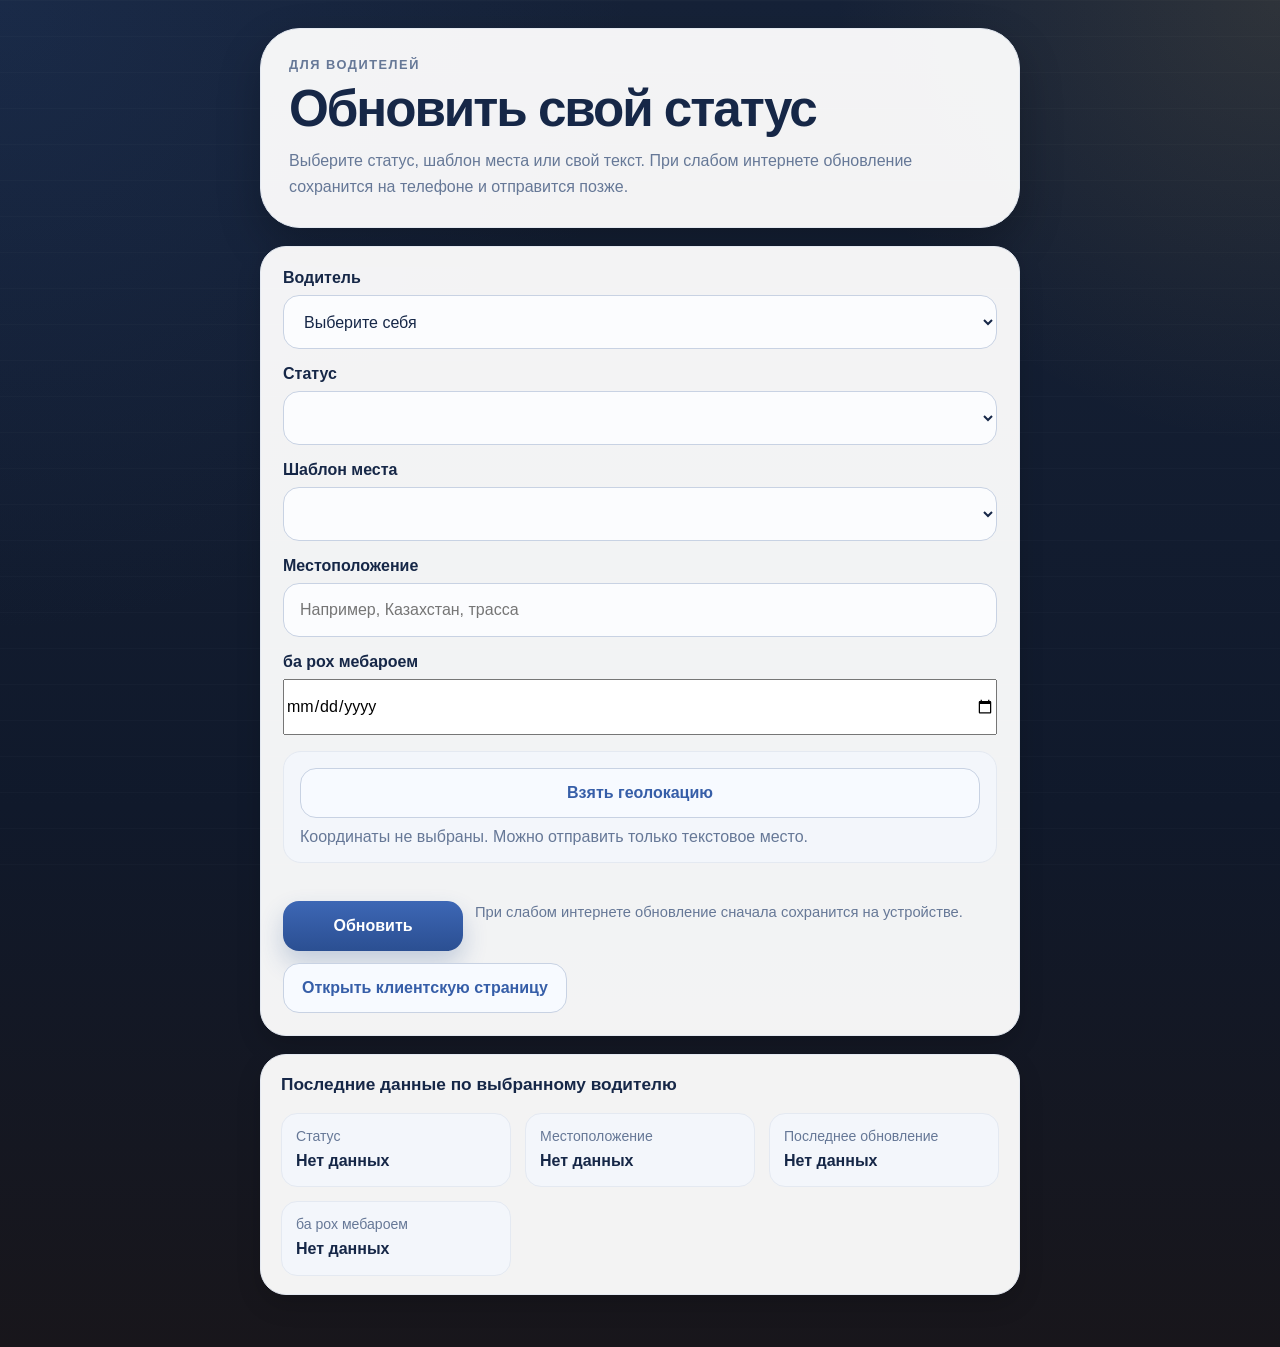
==== driver.html @ c67149e0 "Add files via upload" ====
<!DOCTYPE html>
<html lang="ru">
  <head>
    <meta charset="UTF-8" />
    <meta name="viewport" content="width=device-width, initial-scale=1.0" />
    <title>Обновление статуса водителя</title>
    <meta name="theme-color" content="#162238" />
    <meta name="mobile-web-app-capable" content="yes" />
    <meta name="apple-mobile-web-app-capable" content="yes" />
    <meta name="apple-mobile-web-app-title" content="BOR" />
    <link rel="manifest" href="./site.webmanifest" />
    <link rel="icon" type="image/png" sizes="16x16" href="./icon-16.png" />
    <link rel="icon" type="image/png" sizes="32x32" href="./icon-32.png" />
    <link rel="icon" type="image/png" sizes="192x192" href="./icon-192.png" />
    <link rel="apple-touch-icon" sizes="180x180" href="./apple-touch-icon.png" />
    <link rel="stylesheet" href="./styles.css" />
  </head>
  <body>
    <div class="page-shell page-shell-narrow">
      <header class="hero hero-compact">
        <p class="eyebrow">Для водителей</p>
        <h1>Обновить свой статус</h1>
        <p class="hero-text">Выберите статус, шаблон места или свой текст. При слабом интернете обновление сохранится на телефоне и отправится позже.</p>
      </header>

      <main>
        <section id="connectionBanner" class="panel panel-warning hidden" role="status"></section>

        <section id="queuePanel" class="panel panel-warning hidden" role="status">
          <div class="queue-panel-row">
            <div>
              <h2>Ожидают отправки</h2>
              <p id="queueSummary" class="muted">Нет отложенных обновлений.</p>
            </div>
            <button id="retryQueueButton" class="button button-secondary" type="button">Отправить сейчас</button>
          </div>
        </section>

        <section id="adminPanel" class="panel hidden" aria-live="polite">
          <div class="panel-row">
            <div>
              <h2>Режим координатора</h2>
              <p class="muted">Здесь можно быстро открыть личную ссылку любого водителя.</p>
            </div>
          </div>
          <div id="driverLinks" class="admin-links"></div>
        </section>

        <section id="driverErrorBanner" class="panel panel-error hidden" role="alert"></section>

        <section class="panel">
          <form id="driverForm" class="driver-form">
            <label class="field">
              <span>Водитель</span>
              <select id="driverSelect" required>
                <option value="">Выберите себя</option>
              </select>
            </label>

            <label class="field">
              <span>Статус</span>
              <select id="statusSelect" required></select>
            </label>

            <label class="field">
              <span>Шаблон места</span>
              <select id="locationTemplateSelect"></select>
            </label>

            <label class="field">
              <span>Местоположение</span>
              <input id="locationInput" type="text" placeholder="Например, Казахстан, трасса" maxlength="120" required />
            </label>

            <label class="field">
              <span>ба рох мебароем</span>
              <input id="collectUntilInput" type="date" />
            </label>

            <div class="geo-panel">
              <button id="geoButton" class="button button-secondary" type="button">Взять геолокацию</button>
              <p id="geoStatus" class="muted">Координаты не выбраны. Можно отправить только текстовое место.</p>
            </div>

            <div class="driver-actions">
              <button id="submitButton" class="button button-primary button-wide" type="submit">Обновить</button>
              <p id="submitHint" class="submit-hint muted">При слабом интернете обновление сначала сохранится на устройстве.</p>
              <a class="button button-secondary" href="./index.html">Открыть клиентскую страницу</a>
            </div>
          </form>
        </section>

        <section class="panel panel-tight">
          <h2>Последние данные по выбранному водителю</h2>
          <dl id="driverSnapshot" class="driver-snapshot">
            <div><dt>Статус</dt><dd>Нет данных</dd></div>
            <div><dt>Местоположение</dt><dd>Нет данных</dd></div>
            <div><dt>Последнее обновление</dt><dd>Нет данных</dd></div>
            <div><dt>ба рох мебароем</dt><dd>Нет данных</dd></div>
          </dl>
        </section>
      </main>
    </div>

    <script type="module" src="./driver.js"></script>
  </body>
</html>
---- styles.css ----
:root {
  --bg: #10192b;
  --bg-top: #162238;
  --bg-bottom: #18161b;
  --bg-glow-blue: rgba(39, 72, 129, 0.22);
  --bg-glow-gold: rgba(196, 157, 72, 0.14);
  --surface: rgba(255, 255, 255, 0.95);
  --surface-soft: rgba(249, 245, 235, 0.96);
  --surface-muted: #f3f6fb;
  --border: #e4e9f1;
  --border-strong: #c8d2e3;
  --text: #1c3261;
  --text-strong: #162747;
  --muted: #667897;
  --primary: #365ea8;
  --primary-strong: #244986;
  --success: #2ea76d;
  --warning: #d8a737;
  --danger: #dc5a51;
  --shadow: 0 18px 44px rgba(0, 0, 0, 0.24);
  --shadow-soft: 0 10px 24px rgba(0, 0, 0, 0.16);
  --radius-xl: 32px;
  --radius-lg: 26px;
  --radius-md: 22px;
  --radius-sm: 18px;
}

* {
  box-sizing: border-box;
}

html {
  font-size: 16px;
}

body {
  margin: 0;
  min-height: 100vh;
  font-family: "Inter", "Segoe UI", Roboto, Arial, sans-serif;
  color: var(--text);
  background:
    radial-gradient(circle at top left, var(--bg-glow-blue), transparent 34%),
    radial-gradient(circle at top right, var(--bg-glow-gold), transparent 24%),
    linear-gradient(180deg, var(--bg-top) 0%, var(--bg) 60%, var(--bg-bottom) 100%);
}

body::before {
  content: "";
  position: fixed;
  inset: 0;
  pointer-events: none;
  background: repeating-linear-gradient(
    180deg,
    rgba(255, 255, 255, 0.02) 0,
    rgba(255, 255, 255, 0.02) 1px,
    transparent 1px,
    transparent 36px
  );
}

a {
  color: inherit;
  text-decoration: none;
}

button,
input,
select {
  font: inherit;
}

button {
  border: 0;
}

.page-shell {
  width: min(1120px, calc(100% - 28px));
  margin: 0 auto;
  padding: 28px 0 52px;
}

.page-shell-narrow {
  width: min(760px, calc(100% - 24px));
}

.hero,
.panel,
.driver-card,
.summary-card {
  position: relative;
  z-index: 1;
}

.hero {
  padding: 28px;
  border: 1px solid var(--border);
  border-radius: calc(var(--radius-xl) + 8px);
  background: rgba(255, 255, 255, 0.95);
  box-shadow: var(--shadow);
}

.hero-compact {
  margin-bottom: 18px;
}

.eyebrow {
  margin: 0 0 10px;
  color: var(--muted);
  font-size: 0.8rem;
  font-weight: 800;
  letter-spacing: 0.12em;
  text-transform: uppercase;
}

h1,
h2,
h3,
p {
  margin: 0;
}

h1 {
  color: var(--text-strong);
  font-size: clamp(2rem, 4vw, 3.2rem);
  line-height: 1.06;
  letter-spacing: -0.04em;
}

h2 {
  color: var(--text-strong);
  font-size: 1.08rem;
  line-height: 1.35;
}

h3 {
  color: var(--text-strong);
  font-size: 1.5rem;
  line-height: 1.2;
}

.hero-text {
  max-width: 760px;
  margin-top: 12px;
  color: var(--muted);
  font-size: 1rem;
  line-height: 1.6;
}

.hero-actions,
.driver-actions {
  display: flex;
  flex-wrap: wrap;
  gap: 12px;
  margin-top: 22px;
}

.status-legend {
  display: flex;
  flex-wrap: wrap;
  gap: 12px;
  margin-top: 22px;
}

.legend-item {
  display: inline-flex;
  align-items: center;
  gap: 8px;
  padding: 10px 14px;
  border: 1px solid var(--border);
  border-radius: 999px;
  background: var(--surface-muted);
  color: var(--muted);
  font-size: 0.93rem;
}

.legend-dot {
  width: 11px;
  height: 11px;
  border-radius: 999px;
}

.legend-fresh {
  background: var(--success);
}

.legend-warning {
  background: var(--warning);
}

.legend-stale {
  background: var(--danger);
}

.panel {
  margin-top: 18px;
  padding: 22px;
  border: 1px solid var(--border);
  border-radius: var(--radius-lg);
  background: var(--surface);
  box-shadow: var(--shadow-soft);
}

.panel-tight {
  padding: 18px 20px;
}

.panel-error {
  border-color: rgba(220, 90, 81, 0.28);
  background: rgba(255, 244, 243, 0.96);
  color: #8d3129;
}

.panel-warning {
  border-color: rgba(216, 167, 55, 0.28);
  background: var(--surface-soft);
  color: #7f6120;
}

.panel-row,
.queue-panel-row {
  display: flex;
  align-items: center;
  justify-content: space-between;
  gap: 16px;
}

.admin-links {
  display: grid;
  grid-template-columns: repeat(2, minmax(0, 1fr));
  gap: 12px;
  margin-top: 16px;
}

.admin-link-card {
  display: grid;
  gap: 6px;
  padding: 16px;
  border: 1px solid var(--border);
  border-radius: var(--radius-sm);
  background: var(--surface-muted);
}

.admin-link-card strong {
  color: var(--text-strong);
  font-size: 1rem;
}

.admin-link-card span {
  color: var(--muted);
  font-size: 0.92rem;
}

.muted {
  color: var(--muted);
}

.hidden {
  display: none !important;
}

.summary-grid {
  display: grid;
  grid-template-columns: repeat(4, minmax(0, 1fr));
  gap: 14px;
  margin-top: 18px;
}

.summary-card {
  display: grid;
  gap: 8px;
  padding: 18px;
  border: 1px solid var(--border);
  border-radius: var(--radius-md);
  background: rgba(255, 255, 255, 0.98);
  box-shadow: 0 8px 22px rgba(0, 0, 0, 0.08);
}

.summary-label {
  color: var(--muted);
  font-size: 0.92rem;
}

.summary-value {
  color: var(--text-strong);
  font-size: clamp(1.4rem, 2.4vw, 2rem);
  line-height: 1.1;
}

.filter-bar {
  display: flex;
  flex-wrap: wrap;
  gap: 10px;
  margin-top: 18px;
}

.filter-button {
  display: inline-flex;
  align-items: center;
  justify-content: center;
  min-height: 42px;
  padding: 0 14px;
  border: 1px solid var(--border-strong);
  border-radius: 999px;
  background: #f7f9fc;
  color: var(--primary-strong);
  cursor: pointer;
  transition: background-color 0.18s ease, color 0.18s ease, border-color 0.18s ease;
}

.filter-button.is-active {
  background: var(--primary);
  border-color: var(--primary);
  color: #fff;
}

.filter-info {
  margin-top: 14px;
}

.drivers-grid {
  display: grid;
  grid-template-columns: repeat(2, minmax(0, 1fr));
  gap: 18px;
  margin-top: 18px;
}

.driver-card {
  display: grid;
  gap: 18px;
  padding: 22px;
  border: 1px solid var(--border);
  border-radius: var(--radius-xl);
  background: rgba(255, 255, 255, 0.98);
  box-shadow: var(--shadow-soft);
}

.driver-card[data-freshness="warning"] {
  border-color: rgba(216, 167, 55, 0.35);
}

.driver-card[data-freshness="stale"],
.driver-card[data-freshness="unknown"] {
  border-color: rgba(220, 90, 81, 0.3);
}

.card-top {
  display: flex;
  align-items: flex-start;
  justify-content: space-between;
  gap: 12px;
}

.driver-name {
  margin: 0;
}

.driver-number {
  display: none;
}

.card-badges {
  display: flex;
  flex-direction: column;
  align-items: flex-end;
  gap: 10px;
}

.status-chip,
.freshness-pill {
  display: inline-flex;
  align-items: center;
  justify-content: center;
  min-height: 40px;
  padding: 0 14px;
  border-radius: 999px;
  font-size: 0.92rem;
  font-weight: 700;
  text-align: center;
}

.status-chip {
  background: rgba(54, 94, 168, 0.1);
  color: var(--primary);
}

.freshness-pill {
  background: #edf5ef;
  color: var(--success);
}

.freshness-pill[data-freshness="warning"] {
  background: rgba(216, 167, 55, 0.14);
  color: #ad7e14;
}

.freshness-pill[data-freshness="stale"],
.freshness-pill[data-freshness="unknown"] {
  background: rgba(220, 90, 81, 0.12);
  color: #bf463d;
}

.driver-priority {
  display: grid;
  gap: 6px;
}

.driver-priority-label,
.driver-meta dt {
  color: var(--muted);
  font-size: 0.86rem;
}

.driver-location-main,
.driver-updated-main,
.driver-status,
.driver-collecting {
  color: var(--text-strong);
}

.driver-location-main {
  font-size: 1.38rem;
  line-height: 1.28;
  font-weight: 800;
}

.driver-update-row {
  display: flex;
  align-items: end;
  justify-content: space-between;
  gap: 12px;
  padding-top: 16px;
  border-top: 1px solid var(--border);
}

.driver-age-note {
  color: var(--muted);
  font-size: 0.92rem;
  text-align: right;
}

.driver-alert {
  padding: 14px 16px;
  border-radius: var(--radius-sm);
  background: #f3f7fd;
  color: var(--text);
  font-size: 0.94rem;
}

.driver-meta {
  display: grid;
  grid-template-columns: repeat(3, minmax(0, 1fr));
  gap: 14px;
  margin: 0;
  padding-top: 16px;
  border-top: 1px solid var(--border);
}

.driver-meta div {
  display: grid;
  gap: 6px;
}

.driver-meta dd {
  margin: 0;
  font-size: 0.98rem;
  line-height: 1.45;
}

.driver-phone-link {
  display: inline-flex;
  align-items: center;
  justify-content: center;
  min-height: 44px;
  padding: 0 14px;
  border: 1px solid var(--border-strong);
  border-radius: 14px;
  background: #f7faff;
  color: var(--primary);
  font-weight: 700;
}

.driver-phone-link.is-disabled {
  color: var(--muted);
  background: #f7f8fb;
}

.button {
  display: inline-flex;
  align-items: center;
  justify-content: center;
  min-height: 50px;
  padding: 0 18px;
  border-radius: 16px;
  font-weight: 700;
  cursor: pointer;
  transition: opacity 0.18s ease, transform 0.18s ease;
}

.button:disabled {
  cursor: default;
  opacity: 0.75;
}

.button-primary {
  color: #fff;
  background: linear-gradient(180deg, #3d67b5 0%, #2b4f92 100%);
  box-shadow: 0 12px 24px rgba(43, 79, 146, 0.24);
}

.button-secondary {
  color: var(--primary);
  background: #f7faff;
  border: 1px solid var(--border-strong);
}

.button-wide {
  min-width: 180px;
}

.button-muted {
  opacity: 0.55;
}

.driver-form {
  display: grid;
  gap: 16px;
}

.field {
  display: grid;
  gap: 8px;
}

.field > span {
  color: var(--text-strong);
  font-weight: 700;
}

select,
input[type="text"] {
  width: 100%;
  min-height: 54px;
  padding: 0 16px;
  border: 1px solid var(--border-strong);
  border-radius: 16px;
  background: #fbfcfe;
  color: var(--text-strong);
}

select:focus,
input[type="text"]:focus {
  outline: 2px solid rgba(54, 94, 168, 0.16);
  border-color: rgba(54, 94, 168, 0.42);
}

.status-template-note,
.submit-hint {
  font-size: 0.92rem;
  line-height: 1.55;
}

.geo-panel {
  display: grid;
  gap: 10px;
  padding: 16px;
  border: 1px solid var(--border);
  border-radius: var(--radius-sm);
  background: var(--surface-muted);
}

.driver-snapshot {
  display: grid;
  grid-template-columns: repeat(3, minmax(0, 1fr));
  gap: 14px;
  margin: 16px 0 0;
}

.driver-snapshot div {
  display: grid;
  gap: 6px;
  padding: 14px;
  border: 1px solid var(--border);
  border-radius: 16px;
  background: var(--surface-muted);
}

.driver-snapshot dt {
  color: var(--muted);
  font-size: 0.88rem;
}

.driver-snapshot dd {
  margin: 0;
  color: var(--text-strong);
  font-weight: 700;
  line-height: 1.4;
}

@media (max-width: 900px) {
  .summary-grid,
  .drivers-grid,
  .driver-meta,
  .driver-snapshot,
  .admin-links {
    grid-template-columns: 1fr;
  }

  .panel-row,
  .queue-panel-row,
  .card-top,
  .driver-update-row {
    flex-direction: column;
    align-items: flex-start;
  }

  .card-badges {
    align-items: flex-start;
  }

  .driver-age-note {
    text-align: left;
  }
}

@media (max-width: 640px) {
  .page-shell,
  .page-shell-narrow {
    width: min(100%, calc(100% - 16px));
    padding: 16px 0 34px;
  }

  .hero,
  .panel,
  .driver-card {
    padding: 18px;
    border-radius: 24px;
  }

  .hero-text,
  .muted,
  .status-template-note,
  .submit-hint,
  .legend-item,
  .driver-alert,
  .driver-meta dd,
  .driver-snapshot dd,
  .driver-updated-main,
  .driver-age-note,
  .filter-button,
  .button,
  select,
  input[type="text"] {
    font-size: 16px;
  }

  .summary-grid {
    grid-template-columns: 1fr 1fr;
  }

  .driver-location-main {
    font-size: 1.18rem;
  }

  .button,
  .driver-phone-link,
  select,
  input[type="text"] {
    width: 100%;
  }

  .hero-actions,
  .driver-actions {
    display: grid;
    grid-template-columns: 1fr;
  }

  .status-legend {
    gap: 8px;
  }

  .legend-item,
  .filter-button {
    width: 100%;
    justify-content: flex-start;
  }

  .filter-bar {
    display: grid;
    grid-template-columns: 1fr;
  }
}


.driver-contact-actions {
  display: flex;
  flex-wrap: wrap;
  gap: 10px;
  margin-top: 16px;
}

.driver-contact-actions .button {
  flex: 1 1 180px;
  justify-content: center;
}

.driver-meta {
  margin-bottom: 0;
}

.driver-phone-text {
  color: var(--text);
}

.field input[type="date"] {
  min-height: 56px;
}
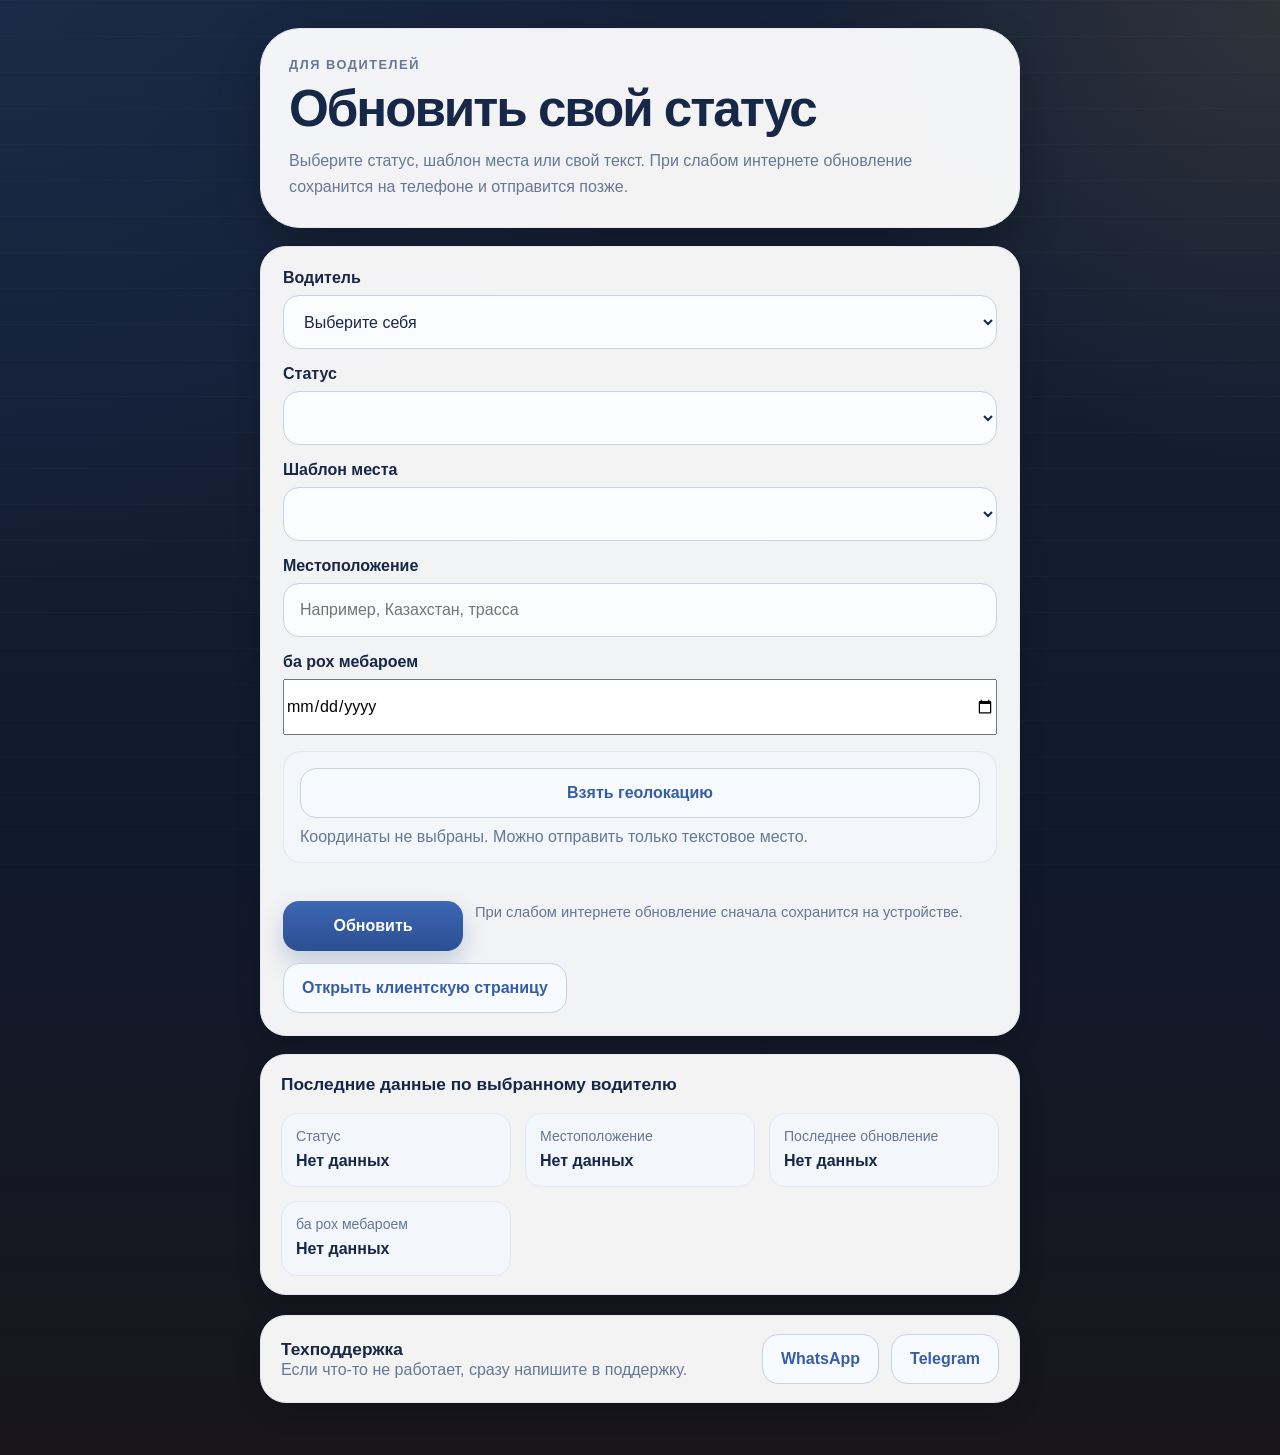
==== commit 9f2c2554: "Add files via upload" ====
--- a/driver.html
+++ b/driver.html
@@ -99,6 +99,19 @@
             <div><dt>ба рох мебароем</dt><dd>Нет данных</dd></div>
           </dl>
         </section>
+
+        <section class="panel panel-tight support-panel">
+          <div class="panel-row">
+            <div>
+              <h2>Техподдержка</h2>
+              <p class="muted">Если что-то не работает, сразу напишите в поддержку.</p>
+            </div>
+            <div class="support-actions">
+              <a class="button button-secondary" href="https://wa.me/79133633736" target="_blank" rel="noopener noreferrer">WhatsApp</a>
+              <a class="button button-secondary" href="https://t.me/+79133633736" target="_blank" rel="noopener noreferrer">Telegram</a>
+            </div>
+          </div>
+        </section>
       </main>
     </div>
 
--- a/styles.css
+++ b/styles.css
@@ -714,3 +714,74 @@
 .field input[type="date"] {
   min-height: 56px;
 }
+
+
+.driver-card-summary {
+  display: grid;
+  gap: 18px;
+}
+
+.driver-card-details {
+  display: grid;
+  gap: 18px;
+  padding-top: 18px;
+  border-top: 1px solid var(--border);
+}
+
+.driver-card.is-collapsed .driver-card-details {
+  display: none;
+}
+
+.driver-summary-actions {
+  display: grid;
+  gap: 10px;
+  justify-items: end;
+}
+
+.card-toggle-button {
+  min-width: 132px;
+}
+
+.driver-contact-actions {
+  display: flex;
+  flex-wrap: wrap;
+  gap: 12px;
+}
+
+.driver-contact-actions .button {
+  min-width: 140px;
+}
+
+.support-panel {
+  margin-top: 20px;
+}
+
+.support-actions {
+  display: flex;
+  flex-wrap: wrap;
+  gap: 12px;
+}
+
+@media (max-width: 900px) {
+  .driver-summary-actions {
+    justify-items: start;
+  }
+
+  .support-actions {
+    width: 100%;
+  }
+}
+
+@media (max-width: 640px) {
+  .support-actions,
+  .driver-contact-actions {
+    width: 100%;
+    flex-direction: column;
+  }
+
+  .support-actions .button,
+  .driver-contact-actions .button,
+  .card-toggle-button {
+    width: 100%;
+  }
+}
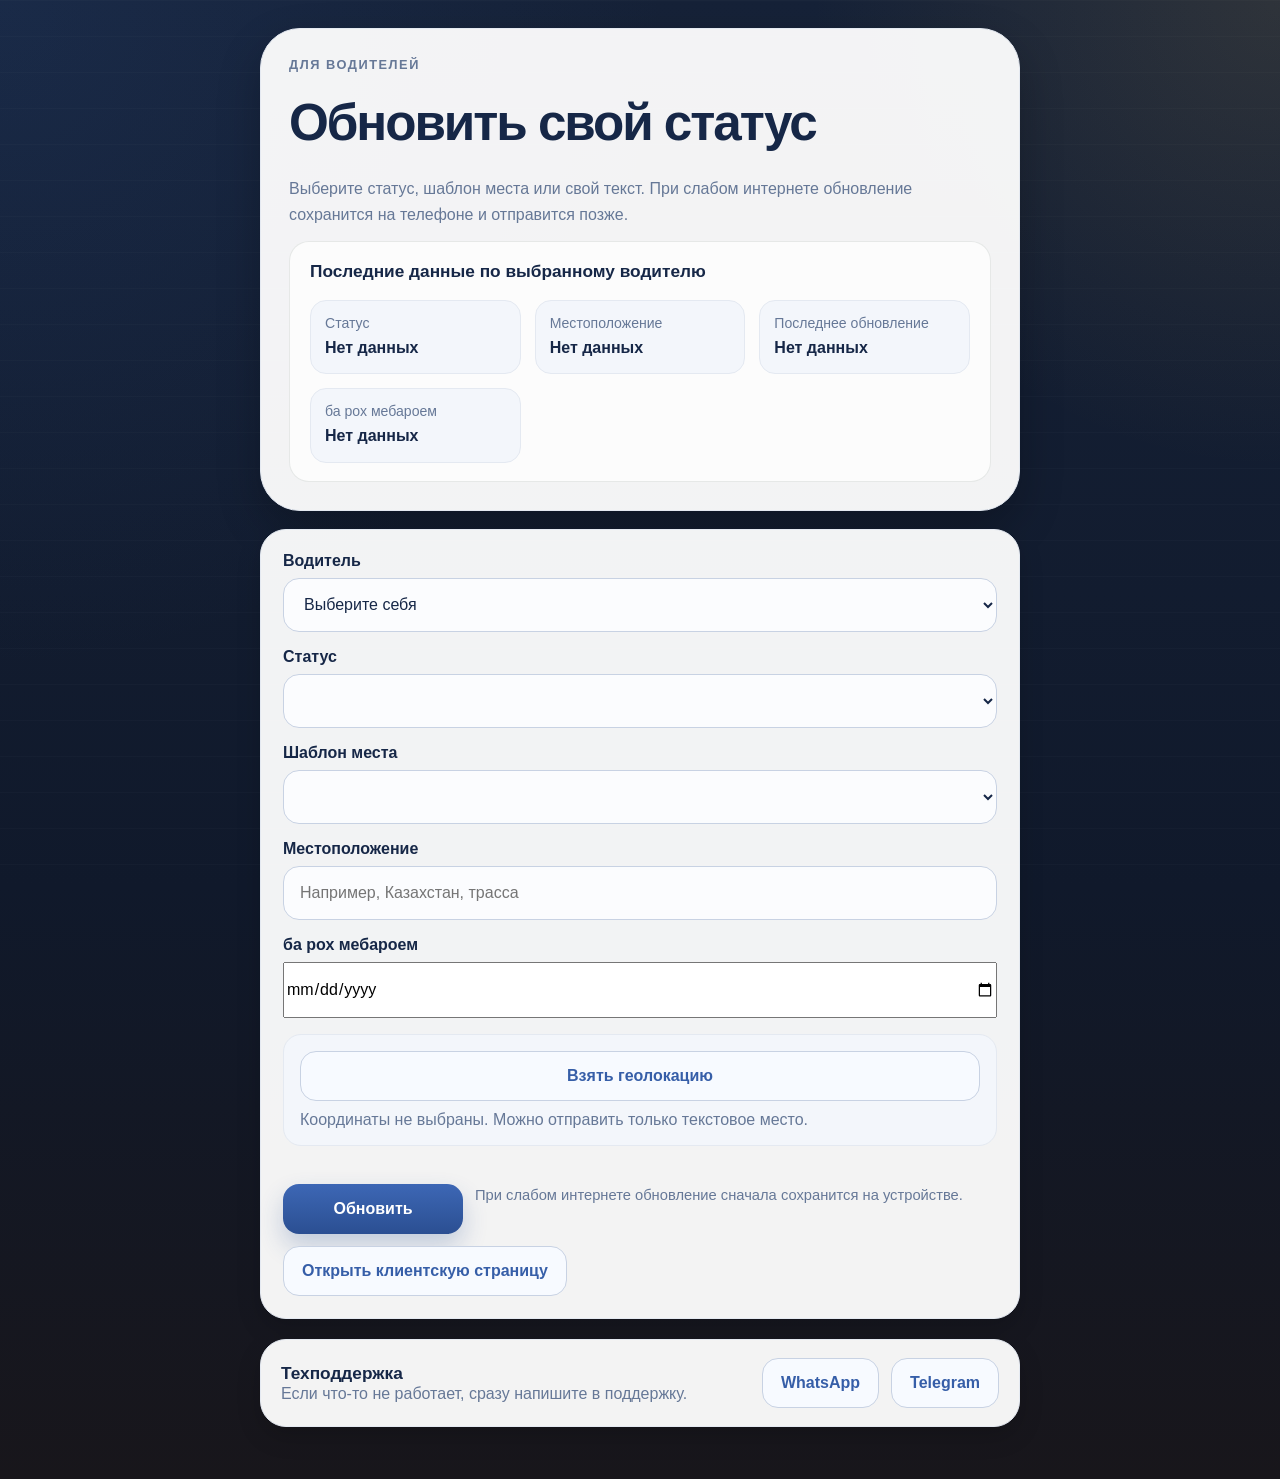
==== commit b7286130: "Add files via upload" ====
--- a/driver.html
+++ b/driver.html
@@ -17,17 +17,13 @@
   </head>
   <body>
     <div class="page-shell page-shell-narrow">
-      <header class="hero hero-compact">
+      <header class="hero hero-compact hero-unified">
         <p class="eyebrow">Для водителей</p>
         <h1>Обновить свой статус</h1>
         <p class="hero-text">Выберите статус, шаблон места или свой текст. При слабом интернете обновление сохранится на телефоне и отправится позже.</p>
-      </header>
-
-      <main>
-        <section id="connectionBanner" class="panel panel-warning hidden" role="status"></section>
-
-        <section id="queuePanel" class="panel panel-warning hidden" role="status">
-          <div class="queue-panel-row">
+        <section id="connectionBanner" class="hero-note hero-note-warning hidden" role="status"></section>
+        <section id="queuePanel" class="hero-note hero-note-warning hidden" role="status">
+          <div class="queue-panel-row queue-panel-row-compact">
             <div>
               <h2>Ожидают отправки</h2>
               <p id="queueSummary" class="muted">Нет отложенных обновлений.</p>
@@ -35,6 +31,18 @@
             <button id="retryQueueButton" class="button button-secondary" type="button">Отправить сейчас</button>
           </div>
         </section>
+        <section class="hero-inline-snapshot panel-tight">
+          <h2>Последние данные по выбранному водителю</h2>
+          <dl id="driverSnapshot" class="driver-snapshot">
+            <div><dt>Статус</dt><dd>Нет данных</dd></div>
+            <div><dt>Местоположение</dt><dd>Нет данных</dd></div>
+            <div><dt>Последнее обновление</dt><dd>Нет данных</dd></div>
+            <div><dt>ба рох мебароем</dt><dd>Нет данных</dd></div>
+          </dl>
+        </section>
+      </header>
+
+      <main>
 
         <section id="adminPanel" class="panel hidden" aria-live="polite">
           <div class="panel-row">
@@ -90,16 +98,6 @@
           </form>
         </section>
 
-        <section class="panel panel-tight">
-          <h2>Последние данные по выбранному водителю</h2>
-          <dl id="driverSnapshot" class="driver-snapshot">
-            <div><dt>Статус</dt><dd>Нет данных</dd></div>
-            <div><dt>Местоположение</dt><dd>Нет данных</dd></div>
-            <div><dt>Последнее обновление</dt><dd>Нет данных</dd></div>
-            <div><dt>ба рох мебароем</dt><dd>Нет данных</dd></div>
-          </dl>
-        </section>
-
         <section class="panel panel-tight support-panel">
           <div class="panel-row">
             <div>
--- a/styles.css
+++ b/styles.css
@@ -785,3 +785,94 @@
     width: 100%;
   }
 }
+
+
+.hero-unified {
+  display: grid;
+  gap: 14px;
+}
+
+.hero-sync {
+  margin: 0;
+  align-self: center;
+}
+
+.hero-note {
+  margin-top: 0;
+  padding: 14px 16px;
+  border-radius: 18px;
+  border: 1px solid rgba(214, 163, 32, 0.24);
+  background: rgba(255, 249, 231, 0.94);
+  color: #6c5200;
+}
+
+.hero-note.hidden {
+  display: none;
+}
+
+.hero-inline-snapshot {
+  padding: 18px 20px;
+  border: 1px solid rgba(41, 66, 48, 0.1);
+  border-radius: 20px;
+  background: rgba(255,255,255,0.74);
+}
+
+.summary-grid-compact {
+  margin-top: 0;
+}
+
+.filter-bar-compact {
+  margin-top: 0;
+}
+
+.status-legend-compact {
+  margin-top: 0;
+}
+
+.queue-panel-row-compact {
+  align-items: flex-start;
+}
+
+@media (max-width: 768px) {
+  .hero {
+    padding: 22px 18px;
+  }
+
+  .hero-actions {
+    flex-direction: column;
+    align-items: stretch;
+    margin-top: 16px;
+  }
+
+  .hero-sync {
+    font-size: 0.95rem;
+  }
+
+  .status-legend-compact {
+    display: grid;
+    grid-template-columns: 1fr;
+    gap: 8px;
+  }
+
+  .summary-grid-compact {
+    grid-template-columns: repeat(2, minmax(0, 1fr));
+    gap: 10px;
+  }
+
+  .summary-card {
+    min-height: 88px;
+  }
+
+  .filter-bar-compact {
+    display: grid;
+    grid-template-columns: 1fr;
+  }
+
+  .filter-button {
+    width: 100%;
+  }
+
+  .hero-inline-snapshot {
+    padding: 16px;
+  }
+}
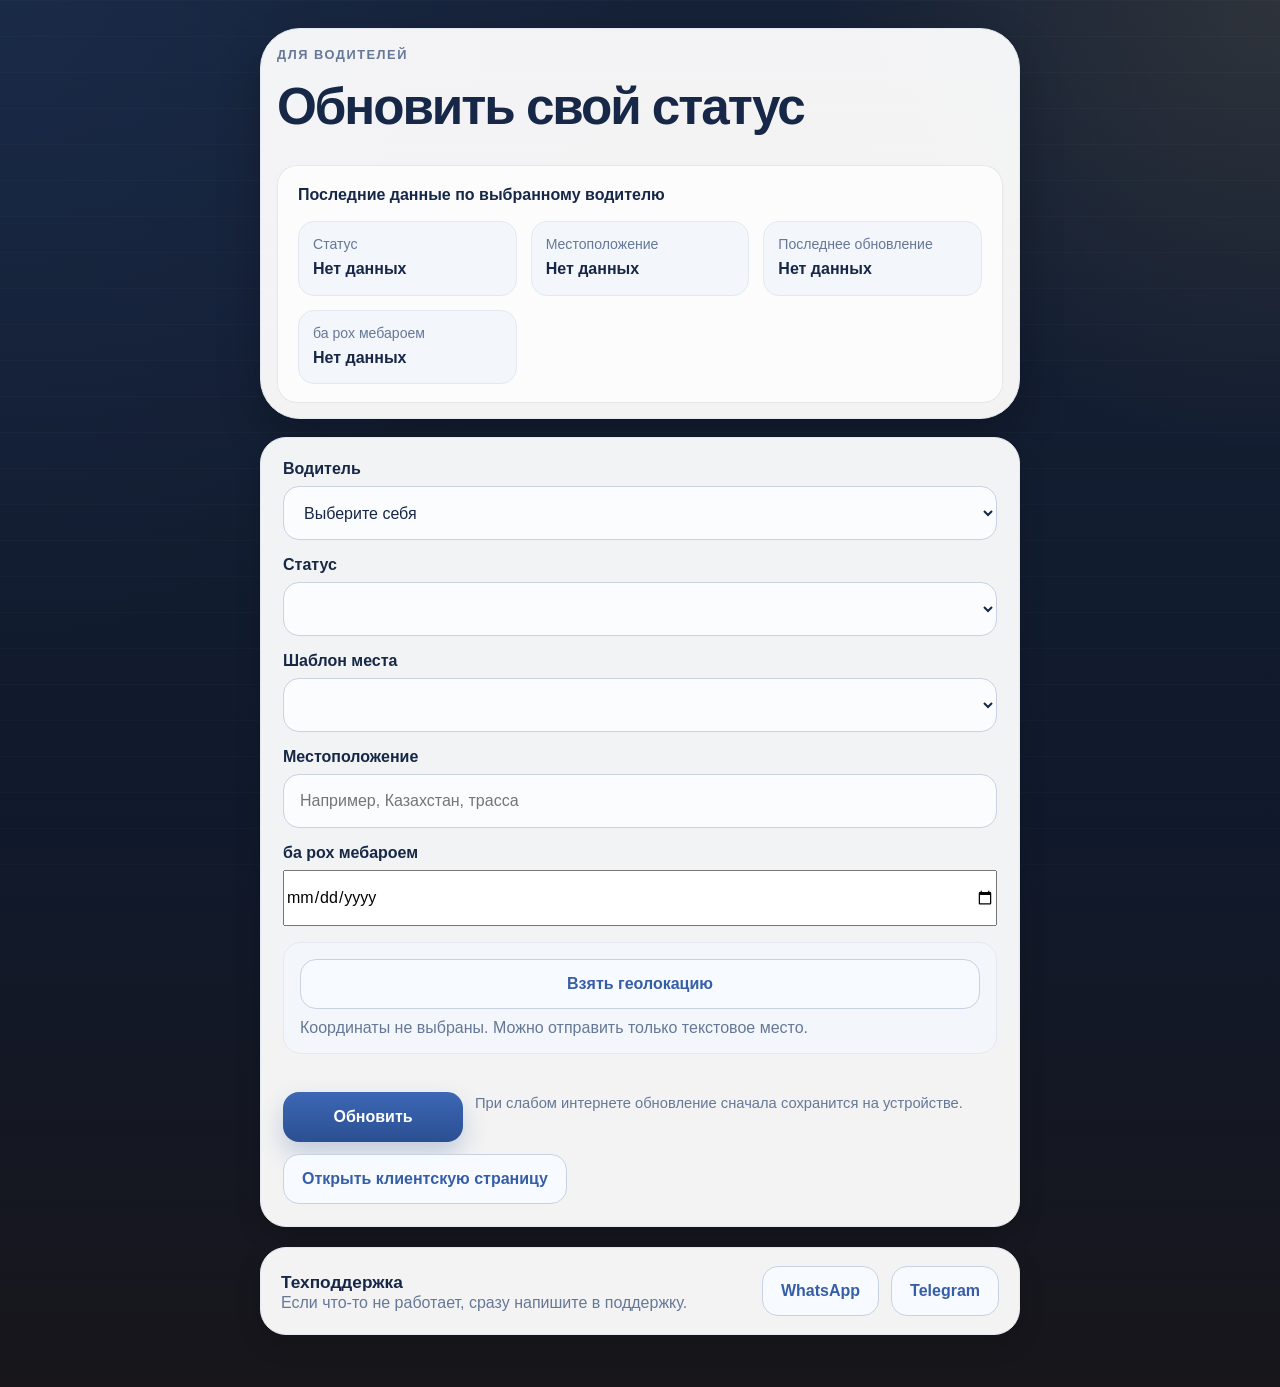
==== commit de1c4f19: "Add files via upload" ====
--- a/driver.html
+++ b/driver.html
@@ -20,7 +20,6 @@
       <header class="hero hero-compact hero-unified">
         <p class="eyebrow">Для водителей</p>
         <h1>Обновить свой статус</h1>
-        <p class="hero-text">Выберите статус, шаблон места или свой текст. При слабом интернете обновление сохранится на телефоне и отправится позже.</p>
         <section id="connectionBanner" class="hero-note hero-note-warning hidden" role="status"></section>
         <section id="queuePanel" class="hero-note hero-note-warning hidden" role="status">
           <div class="queue-panel-row queue-panel-row-compact">
--- a/styles.css
+++ b/styles.css
@@ -876,3 +876,60 @@
     padding: 16px;
   }
 }
+
+
+/* compact top blocks */
+.hero-unified {
+  padding: 1.1rem 1rem 0.95rem;
+}
+.hero-unified .eyebrow {
+  margin-bottom: 0.3rem;
+}
+.hero-unified h1 {
+  margin-bottom: 0.35rem;
+}
+.hero-unified .hero-text {
+  margin-bottom: 0.55rem;
+  font-size: 0.95rem;
+}
+.summary-grid-compact {
+  grid-template-columns: repeat(3, minmax(0, 1fr));
+  gap: 0.55rem;
+}
+.summary-grid-compact .summary-card:last-child {
+  grid-column: auto;
+}
+.summary-card {
+  padding: 0.75rem 0.7rem;
+}
+.summary-label {
+  font-size: 0.76rem;
+}
+.summary-value {
+  font-size: 1.08rem;
+}
+.filter-bar-compact {
+  margin-top: 0.55rem;
+}
+.hero-inline-snapshot {
+  margin-top: 0.65rem;
+}
+.hero-inline-snapshot h2 {
+  margin-bottom: 0.55rem;
+  font-size: 1rem;
+}
+.hero-note {
+  margin-top: 0.45rem;
+  padding: 0.55rem 0.7rem;
+}
+@media (max-width: 720px) {
+  .summary-grid-compact {
+    grid-template-columns: repeat(3, minmax(0, 1fr));
+  }
+  .summary-card {
+    min-height: auto;
+  }
+  .summary-value {
+    font-size: 0.98rem;
+  }
+}
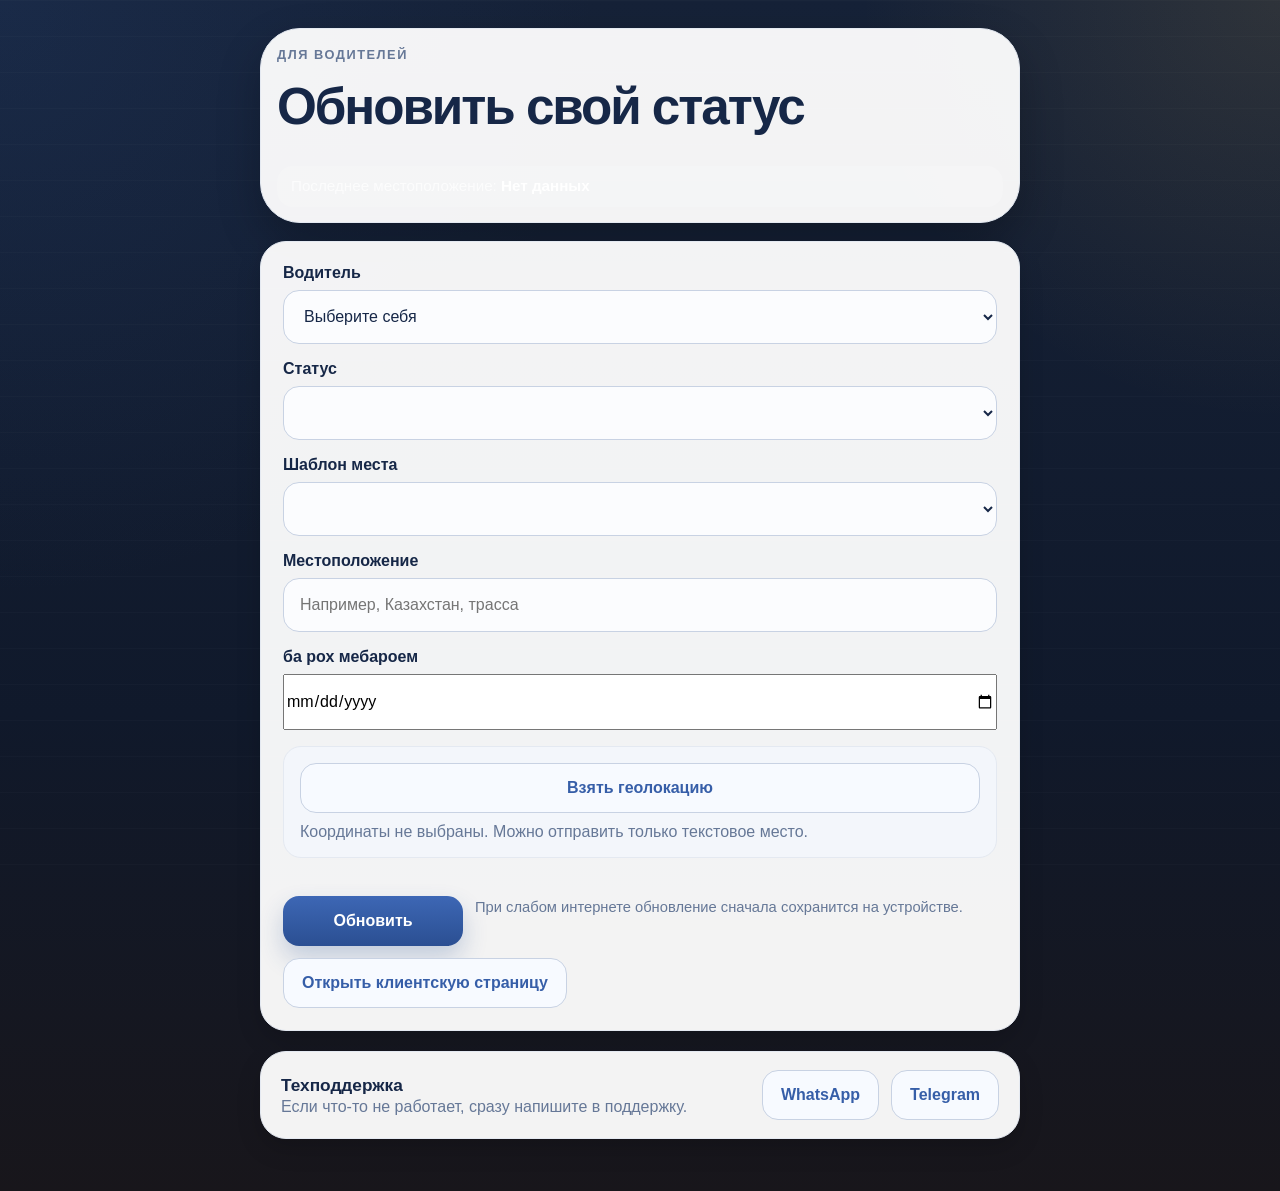
==== commit dc3963ef: "Add files via upload" ====
--- a/driver.html
+++ b/driver.html
@@ -30,15 +30,7 @@
             <button id="retryQueueButton" class="button button-secondary" type="button">Отправить сейчас</button>
           </div>
         </section>
-        <section class="hero-inline-snapshot panel-tight">
-          <h2>Последние данные по выбранному водителю</h2>
-          <dl id="driverSnapshot" class="driver-snapshot">
-            <div><dt>Статус</dt><dd>Нет данных</dd></div>
-            <div><dt>Местоположение</dt><dd>Нет данных</dd></div>
-            <div><dt>Последнее обновление</dt><dd>Нет данных</dd></div>
-            <div><dt>ба рох мебароем</dt><dd>Нет данных</dd></div>
-          </dl>
-        </section>
+        <p class="hero-inline-location"><span>Последнее местоположение:</span> <strong id="driverLastLocation">Нет данных</strong></p>
       </header>
 
       <main>
--- a/styles.css
+++ b/styles.css
@@ -933,3 +933,23 @@
     font-size: 0.98rem;
   }
 }
+
+
+.hero-inline-location {
+  margin: 12px 0 0;
+  padding: 10px 14px;
+  border-radius: 16px;
+  background: rgba(255,255,255,0.14);
+  color: rgba(255,255,255,0.92);
+  font-size: 0.95rem;
+  line-height: 1.35;
+}
+
+.hero-inline-location span {
+  color: rgba(255,255,255,0.74);
+}
+
+.hero-inline-location strong {
+  color: #ffffff;
+  font-weight: 700;
+}
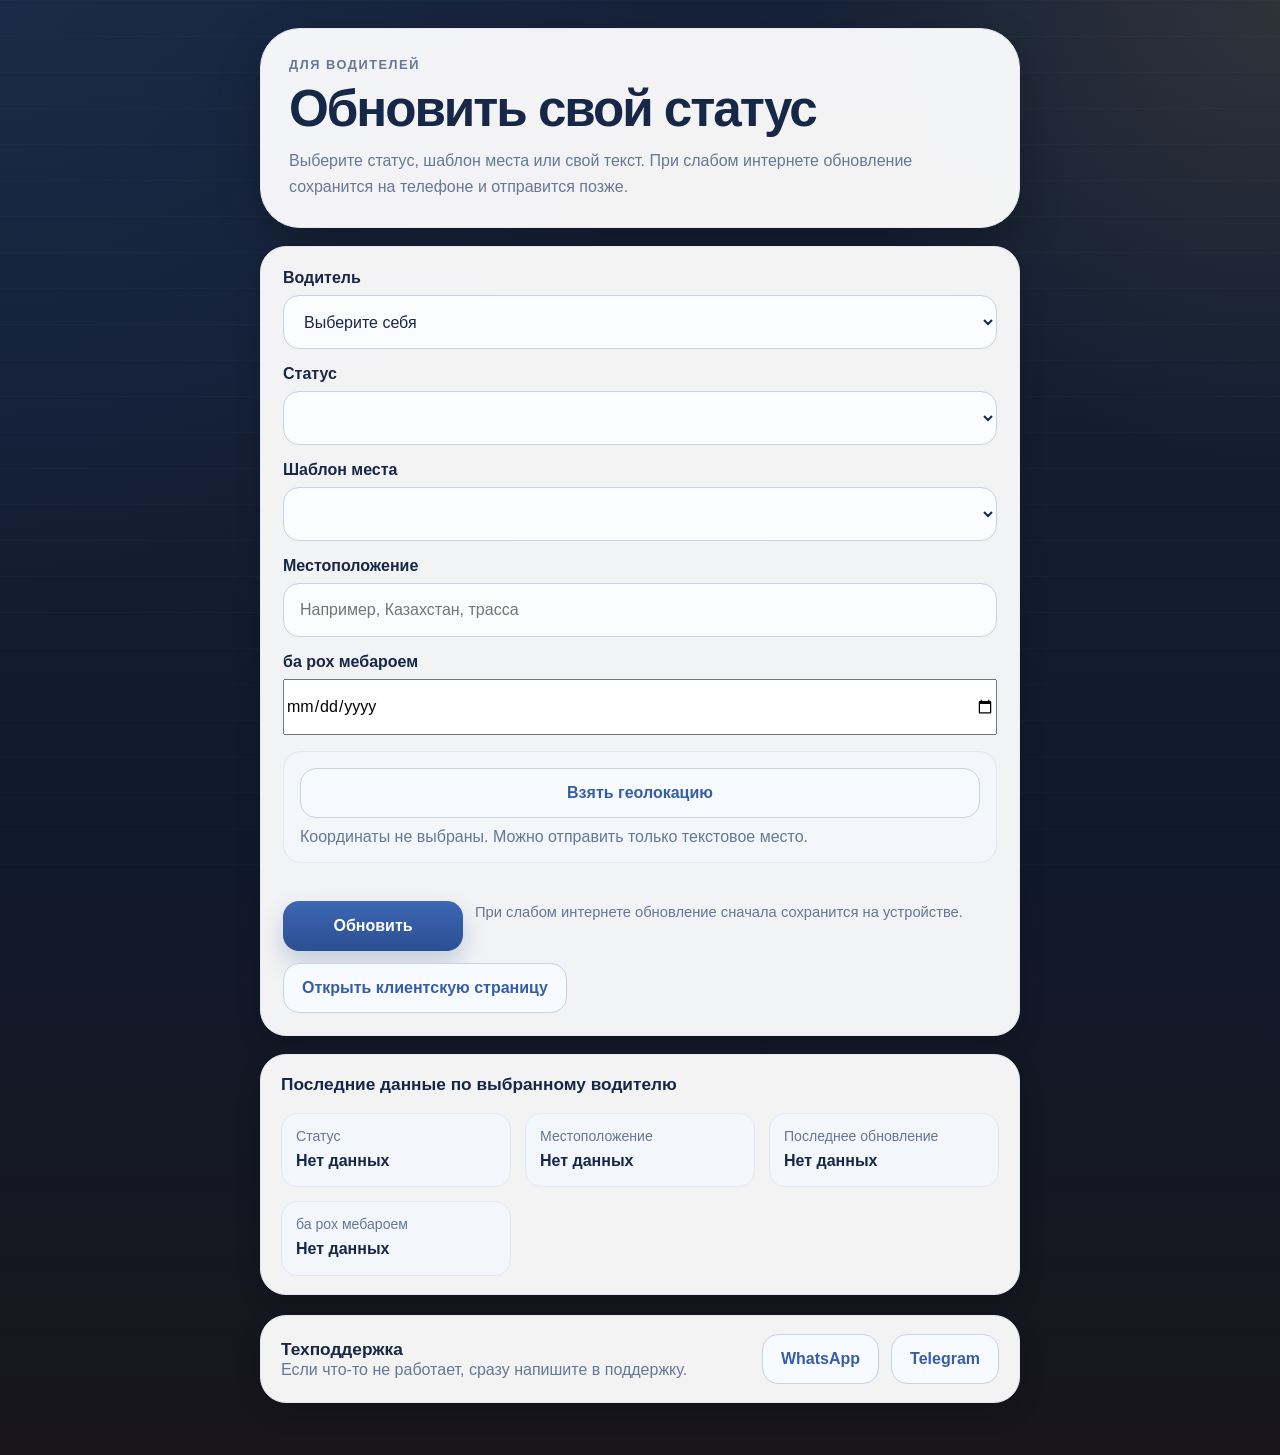
==== commit b5628f9d: "Add files via upload" ====
--- a/driver.html
+++ b/driver.html
@@ -17,12 +17,17 @@
   </head>
   <body>
     <div class="page-shell page-shell-narrow">
-      <header class="hero hero-compact hero-unified">
+      <header class="hero hero-compact">
         <p class="eyebrow">Для водителей</p>
         <h1>Обновить свой статус</h1>
-        <section id="connectionBanner" class="hero-note hero-note-warning hidden" role="status"></section>
-        <section id="queuePanel" class="hero-note hero-note-warning hidden" role="status">
-          <div class="queue-panel-row queue-panel-row-compact">
+        <p class="hero-text">Выберите статус, шаблон места или свой текст. При слабом интернете обновление сохранится на телефоне и отправится позже.</p>
+      </header>
+
+      <main>
+        <section id="connectionBanner" class="panel panel-warning hidden" role="status"></section>
+
+        <section id="queuePanel" class="panel panel-warning hidden" role="status">
+          <div class="queue-panel-row">
             <div>
               <h2>Ожидают отправки</h2>
               <p id="queueSummary" class="muted">Нет отложенных обновлений.</p>
@@ -30,10 +35,6 @@
             <button id="retryQueueButton" class="button button-secondary" type="button">Отправить сейчас</button>
           </div>
         </section>
-        <p class="hero-inline-location"><span>Последнее местоположение:</span> <strong id="driverLastLocation">Нет данных</strong></p>
-      </header>
-
-      <main>
 
         <section id="adminPanel" class="panel hidden" aria-live="polite">
           <div class="panel-row">
@@ -89,6 +90,16 @@
           </form>
         </section>
 
+        <section class="panel panel-tight">
+          <h2>Последние данные по выбранному водителю</h2>
+          <dl id="driverSnapshot" class="driver-snapshot">
+            <div><dt>Статус</dt><dd>Нет данных</dd></div>
+            <div><dt>Местоположение</dt><dd>Нет данных</dd></div>
+            <div><dt>Последнее обновление</dt><dd>Нет данных</dd></div>
+            <div><dt>ба рох мебароем</dt><dd>Нет данных</dd></div>
+          </dl>
+        </section>
+
         <section class="panel panel-tight support-panel">
           <div class="panel-row">
             <div>
--- a/styles.css
+++ b/styles.css
@@ -692,15 +692,17 @@
 
 
 .driver-contact-actions {
-  display: flex;
-  flex-wrap: wrap;
+  display: grid;
+  grid-template-columns: repeat(2, minmax(0, 1fr));
   gap: 10px;
   margin-top: 16px;
 }
 
 .driver-contact-actions .button {
-  flex: 1 1 180px;
+  min-height: 46px;
+  padding: 12px 14px;
   justify-content: center;
+  font-size: 15px;
 }
 
 .driver-meta {
@@ -743,13 +745,13 @@
 }
 
 .driver-contact-actions {
-  display: flex;
-  flex-wrap: wrap;
-  gap: 12px;
+  display: grid;
+  grid-template-columns: repeat(2, minmax(0, 1fr));
+  gap: 10px;
 }
 
 .driver-contact-actions .button {
-  min-width: 140px;
+  min-width: 0;
 }
 
 .support-panel {
@@ -773,183 +775,22 @@
 }
 
 @media (max-width: 640px) {
-  .support-actions,
+  .support-actions {
+    width: 100%;
+    flex-direction: column;
+  }
+
+  .support-actions .button,
+  .card-toggle-button {
+    width: 100%;
+  }
+
   .driver-contact-actions {
     width: 100%;
-    flex-direction: column;
-  }
-
-  .support-actions .button,
-  .driver-contact-actions .button,
-  .card-toggle-button {
+    grid-template-columns: repeat(2, minmax(0, 1fr));
+  }
+
+  .driver-contact-actions .button {
     width: 100%;
   }
 }
-
-
-.hero-unified {
-  display: grid;
-  gap: 14px;
-}
-
-.hero-sync {
-  margin: 0;
-  align-self: center;
-}
-
-.hero-note {
-  margin-top: 0;
-  padding: 14px 16px;
-  border-radius: 18px;
-  border: 1px solid rgba(214, 163, 32, 0.24);
-  background: rgba(255, 249, 231, 0.94);
-  color: #6c5200;
-}
-
-.hero-note.hidden {
-  display: none;
-}
-
-.hero-inline-snapshot {
-  padding: 18px 20px;
-  border: 1px solid rgba(41, 66, 48, 0.1);
-  border-radius: 20px;
-  background: rgba(255,255,255,0.74);
-}
-
-.summary-grid-compact {
-  margin-top: 0;
-}
-
-.filter-bar-compact {
-  margin-top: 0;
-}
-
-.status-legend-compact {
-  margin-top: 0;
-}
-
-.queue-panel-row-compact {
-  align-items: flex-start;
-}
-
-@media (max-width: 768px) {
-  .hero {
-    padding: 22px 18px;
-  }
-
-  .hero-actions {
-    flex-direction: column;
-    align-items: stretch;
-    margin-top: 16px;
-  }
-
-  .hero-sync {
-    font-size: 0.95rem;
-  }
-
-  .status-legend-compact {
-    display: grid;
-    grid-template-columns: 1fr;
-    gap: 8px;
-  }
-
-  .summary-grid-compact {
-    grid-template-columns: repeat(2, minmax(0, 1fr));
-    gap: 10px;
-  }
-
-  .summary-card {
-    min-height: 88px;
-  }
-
-  .filter-bar-compact {
-    display: grid;
-    grid-template-columns: 1fr;
-  }
-
-  .filter-button {
-    width: 100%;
-  }
-
-  .hero-inline-snapshot {
-    padding: 16px;
-  }
-}
-
-
-/* compact top blocks */
-.hero-unified {
-  padding: 1.1rem 1rem 0.95rem;
-}
-.hero-unified .eyebrow {
-  margin-bottom: 0.3rem;
-}
-.hero-unified h1 {
-  margin-bottom: 0.35rem;
-}
-.hero-unified .hero-text {
-  margin-bottom: 0.55rem;
-  font-size: 0.95rem;
-}
-.summary-grid-compact {
-  grid-template-columns: repeat(3, minmax(0, 1fr));
-  gap: 0.55rem;
-}
-.summary-grid-compact .summary-card:last-child {
-  grid-column: auto;
-}
-.summary-card {
-  padding: 0.75rem 0.7rem;
-}
-.summary-label {
-  font-size: 0.76rem;
-}
-.summary-value {
-  font-size: 1.08rem;
-}
-.filter-bar-compact {
-  margin-top: 0.55rem;
-}
-.hero-inline-snapshot {
-  margin-top: 0.65rem;
-}
-.hero-inline-snapshot h2 {
-  margin-bottom: 0.55rem;
-  font-size: 1rem;
-}
-.hero-note {
-  margin-top: 0.45rem;
-  padding: 0.55rem 0.7rem;
-}
-@media (max-width: 720px) {
-  .summary-grid-compact {
-    grid-template-columns: repeat(3, minmax(0, 1fr));
-  }
-  .summary-card {
-    min-height: auto;
-  }
-  .summary-value {
-    font-size: 0.98rem;
-  }
-}
-
-
-.hero-inline-location {
-  margin: 12px 0 0;
-  padding: 10px 14px;
-  border-radius: 16px;
-  background: rgba(255,255,255,0.14);
-  color: rgba(255,255,255,0.92);
-  font-size: 0.95rem;
-  line-height: 1.35;
-}
-
-.hero-inline-location span {
-  color: rgba(255,255,255,0.74);
-}
-
-.hero-inline-location strong {
-  color: #ffffff;
-  font-weight: 700;
-}
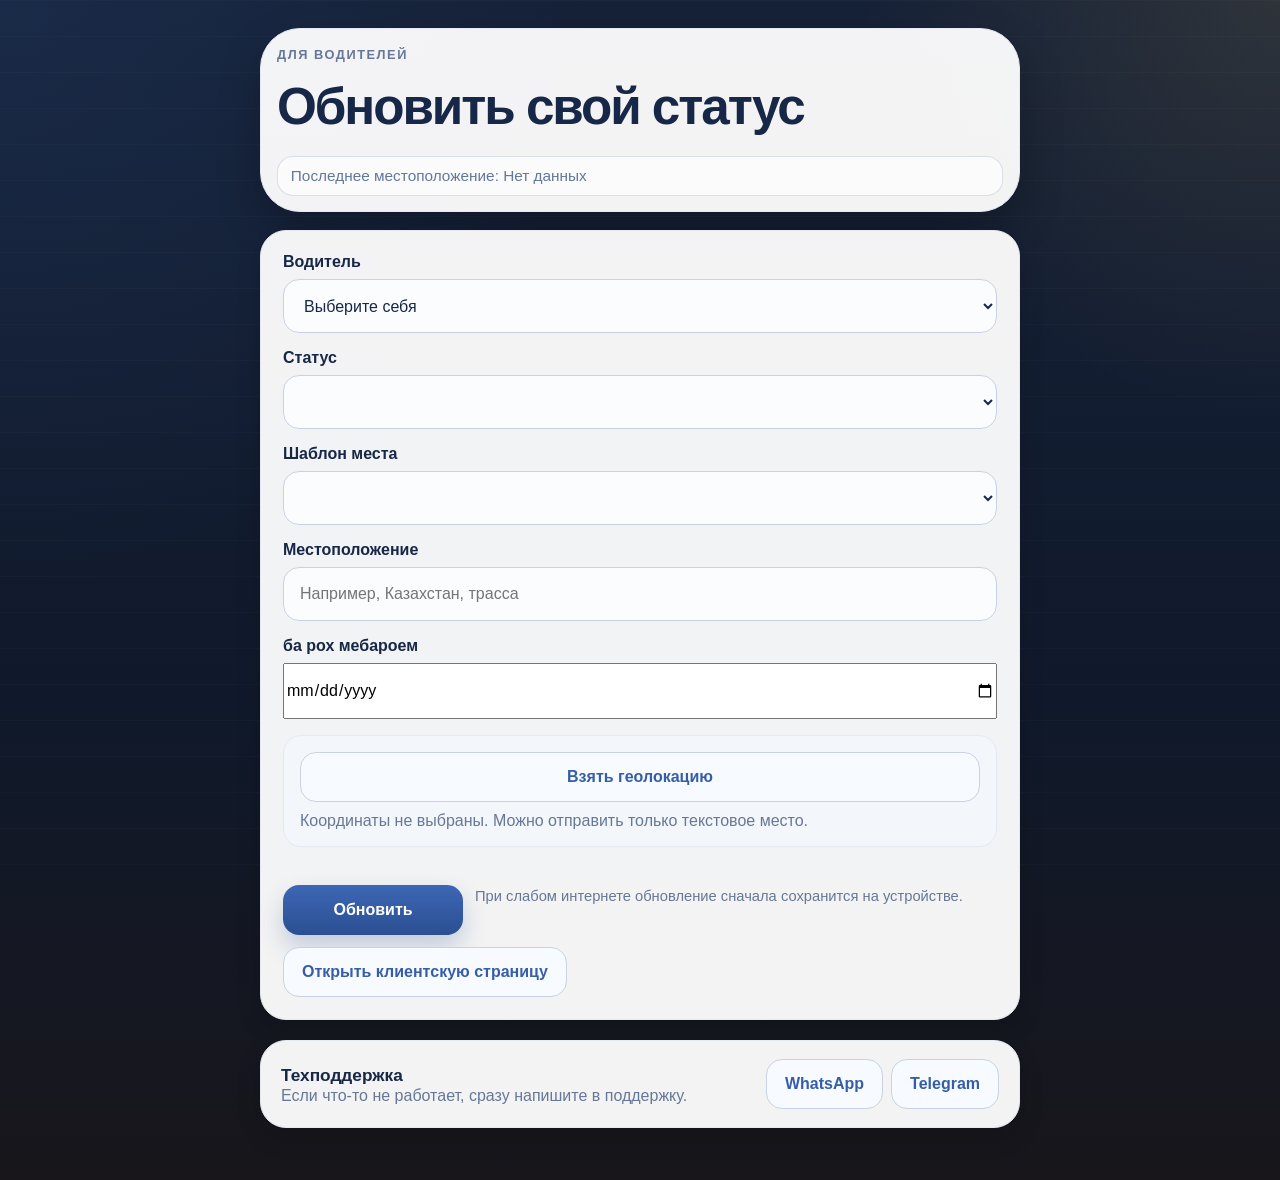
==== commit 186d368f: "Add files via upload" ====
--- a/driver.html
+++ b/driver.html
@@ -17,17 +17,12 @@
   </head>
   <body>
     <div class="page-shell page-shell-narrow">
-      <header class="hero hero-compact">
+      <header class="hero hero-compact hero-unified">
         <p class="eyebrow">Для водителей</p>
         <h1>Обновить свой статус</h1>
-        <p class="hero-text">Выберите статус, шаблон места или свой текст. При слабом интернете обновление сохранится на телефоне и отправится позже.</p>
-      </header>
-
-      <main>
-        <section id="connectionBanner" class="panel panel-warning hidden" role="status"></section>
-
-        <section id="queuePanel" class="panel panel-warning hidden" role="status">
-          <div class="queue-panel-row">
+        <section id="connectionBanner" class="hero-note hero-note-warning hidden" role="status"></section>
+        <section id="queuePanel" class="hero-note hero-note-warning hidden" role="status">
+          <div class="queue-panel-row queue-panel-row-compact">
             <div>
               <h2>Ожидают отправки</h2>
               <p id="queueSummary" class="muted">Нет отложенных обновлений.</p>
@@ -35,6 +30,10 @@
             <button id="retryQueueButton" class="button button-secondary" type="button">Отправить сейчас</button>
           </div>
         </section>
+        <p id="lastLocationLine" class="driver-last-location">Последнее местоположение: Нет данных</p>
+      </header>
+
+      <main>
 
         <section id="adminPanel" class="panel hidden" aria-live="polite">
           <div class="panel-row">
@@ -90,16 +89,6 @@
           </form>
         </section>
 
-        <section class="panel panel-tight">
-          <h2>Последние данные по выбранному водителю</h2>
-          <dl id="driverSnapshot" class="driver-snapshot">
-            <div><dt>Статус</dt><dd>Нет данных</dd></div>
-            <div><dt>Местоположение</dt><dd>Нет данных</dd></div>
-            <div><dt>Последнее обновление</dt><dd>Нет данных</dd></div>
-            <div><dt>ба рох мебароем</dt><dd>Нет данных</dd></div>
-          </dl>
-        </section>
-
         <section class="panel panel-tight support-panel">
           <div class="panel-row">
             <div>
@@ -108,7 +97,7 @@
             </div>
             <div class="support-actions">
               <a class="button button-secondary" href="https://wa.me/79133633736" target="_blank" rel="noopener noreferrer">WhatsApp</a>
-              <a class="button button-secondary" href="https://t.me/+79133633736" target="_blank" rel="noopener noreferrer">Telegram</a>
+              <a class="button button-secondary" href="tg://resolve?phone=79133633736" target="_blank" rel="noopener noreferrer">Telegram</a>
             </div>
           </div>
         </section>
--- a/styles.css
+++ b/styles.css
@@ -692,17 +692,15 @@
 
 
 .driver-contact-actions {
-  display: grid;
-  grid-template-columns: repeat(2, minmax(0, 1fr));
+  display: flex;
+  flex-wrap: wrap;
   gap: 10px;
   margin-top: 16px;
 }
 
 .driver-contact-actions .button {
-  min-height: 46px;
-  padding: 12px 14px;
+  flex: 1 1 180px;
   justify-content: center;
-  font-size: 15px;
 }
 
 .driver-meta {
@@ -745,13 +743,13 @@
 }
 
 .driver-contact-actions {
-  display: grid;
-  grid-template-columns: repeat(2, minmax(0, 1fr));
-  gap: 10px;
+  display: flex;
+  flex-wrap: wrap;
+  gap: 12px;
 }
 
 .driver-contact-actions .button {
-  min-width: 0;
+  min-width: 140px;
 }
 
 .support-panel {
@@ -775,22 +773,201 @@
 }
 
 @media (max-width: 640px) {
-  .support-actions {
+  .support-actions,
+  .driver-contact-actions {
     width: 100%;
     flex-direction: column;
   }
 
   .support-actions .button,
+  .driver-contact-actions .button,
   .card-toggle-button {
     width: 100%;
   }
-
-  .driver-contact-actions {
+}
+
+
+.hero-unified {
+  display: grid;
+  gap: 14px;
+}
+
+.hero-sync {
+  margin: 0;
+  align-self: center;
+}
+
+.hero-note {
+  margin-top: 0;
+  padding: 14px 16px;
+  border-radius: 18px;
+  border: 1px solid rgba(214, 163, 32, 0.24);
+  background: rgba(255, 249, 231, 0.94);
+  color: #6c5200;
+}
+
+.hero-note.hidden {
+  display: none;
+}
+
+.hero-inline-snapshot {
+  padding: 18px 20px;
+  border: 1px solid rgba(41, 66, 48, 0.1);
+  border-radius: 20px;
+  background: rgba(255,255,255,0.74);
+}
+
+.summary-grid-compact {
+  margin-top: 0;
+}
+
+.filter-bar-compact {
+  margin-top: 0;
+}
+
+.status-legend-compact {
+  margin-top: 0;
+}
+
+.queue-panel-row-compact {
+  align-items: flex-start;
+}
+
+@media (max-width: 768px) {
+  .hero {
+    padding: 22px 18px;
+  }
+
+  .hero-actions {
+    flex-direction: column;
+    align-items: stretch;
+    margin-top: 16px;
+  }
+
+  .hero-sync {
+    font-size: 0.95rem;
+  }
+
+  .status-legend-compact {
+    display: grid;
+    grid-template-columns: 1fr;
+    gap: 8px;
+  }
+
+  .summary-grid-compact {
+    grid-template-columns: repeat(2, minmax(0, 1fr));
+    gap: 10px;
+  }
+
+  .summary-card {
+    min-height: 88px;
+  }
+
+  .filter-bar-compact {
+    display: grid;
+    grid-template-columns: 1fr;
+  }
+
+  .filter-button {
     width: 100%;
-    grid-template-columns: repeat(2, minmax(0, 1fr));
-  }
-
-  .driver-contact-actions .button {
-    width: 100%;
-  }
-}
+  }
+
+  .hero-inline-snapshot {
+    padding: 16px;
+  }
+}
+
+
+/* compact top blocks */
+.hero-unified {
+  padding: 1.1rem 1rem 0.95rem;
+}
+.hero-unified .eyebrow {
+  margin-bottom: 0.3rem;
+}
+.hero-unified h1 {
+  margin-bottom: 0.35rem;
+}
+.hero-unified .hero-text {
+  margin-bottom: 0.55rem;
+  font-size: 0.95rem;
+}
+.summary-grid-compact {
+  grid-template-columns: repeat(3, minmax(0, 1fr));
+  gap: 0.55rem;
+}
+.summary-grid-compact .summary-card:last-child {
+  grid-column: auto;
+}
+.summary-card {
+  padding: 0.75rem 0.7rem;
+}
+.summary-label {
+  font-size: 0.76rem;
+}
+.summary-value {
+  font-size: 1.08rem;
+}
+.filter-bar-compact {
+  margin-top: 0.55rem;
+}
+.hero-inline-snapshot {
+  margin-top: 0.65rem;
+}
+.hero-inline-snapshot h2 {
+  margin-bottom: 0.55rem;
+  font-size: 1rem;
+}
+.hero-note {
+  margin-top: 0.45rem;
+  padding: 0.55rem 0.7rem;
+}
+@media (max-width: 720px) {
+  .summary-grid-compact {
+    grid-template-columns: repeat(3, minmax(0, 1fr));
+  }
+  .summary-card {
+    min-height: auto;
+  }
+  .summary-value {
+    font-size: 0.98rem;
+  }
+}
+
+
+.driver-last-location {
+  margin: 0.1rem 0 0;
+  padding: 0.55rem 0.8rem;
+  border-radius: 16px;
+  background: rgba(255,255,255,0.7);
+  border: 1px solid rgba(204,214,228,0.75);
+  color: #62779c;
+  font-size: 0.96rem;
+  line-height: 1.35;
+}
+
+.hero-unified .hero-text:empty {
+  display: none;
+}
+
+.hero-unified .hero-actions {
+  margin-top: 0.15rem;
+}
+
+.hero-unified .filter-info {
+  margin: 0;
+}
+
+.hero-note {
+  font-size: 0.92rem;
+}
+
+.support-actions {
+  display: flex;
+  flex-wrap: wrap;
+  gap: 0.5rem;
+}
+
+.support-actions .button {
+  min-width: 0;
+}
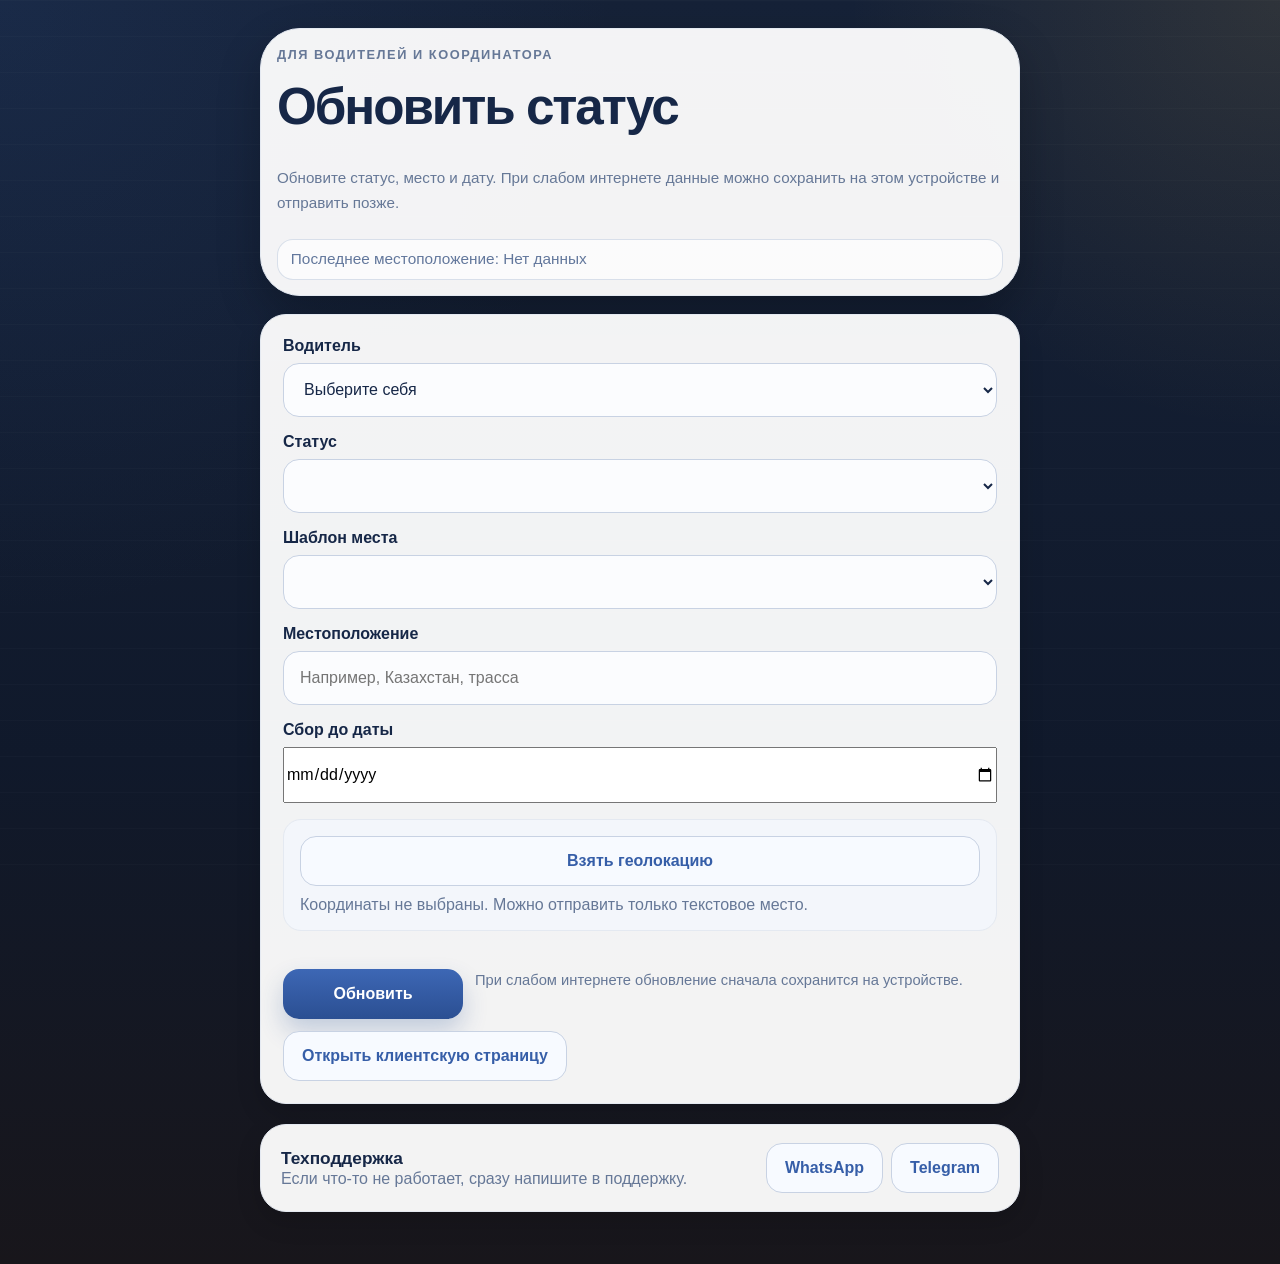
==== commit c26df8b4: "Add coordinator dashboard for driver updates" ====
--- a/driver.html
+++ b/driver.html
@@ -18,8 +18,11 @@
   <body>
     <div class="page-shell page-shell-narrow">
       <header class="hero hero-compact hero-unified">
-        <p class="eyebrow">Для водителей</p>
-        <h1>Обновить свой статус</h1>
+        <p class="eyebrow">Для водителей и координатора</p>
+        <h1 id="heroTitle">Обновить статус</h1>
+        <p id="heroText" class="hero-text">
+          Обновите статус, место и дату. При слабом интернете данные можно сохранить на этом устройстве и отправить позже.
+        </p>
         <section id="connectionBanner" class="hero-note hero-note-warning hidden" role="status"></section>
         <section id="queuePanel" class="hero-note hero-note-warning hidden" role="status">
           <div class="queue-panel-row queue-panel-row-compact">
@@ -34,22 +37,23 @@
       </header>
 
       <main>
+        <section id="driverErrorBanner" class="panel panel-error hidden" role="alert"></section>
 
         <section id="adminPanel" class="panel hidden" aria-live="polite">
           <div class="panel-row">
             <div>
-              <h2>Режим координатора</h2>
-              <p class="muted">Здесь можно быстро открыть личную ссылку любого водителя.</p>
+              <h2>Координатор</h2>
+              <p class="muted">
+                Все 3 водителя на одном экране. Меняйте статус и место по каждой карточке отдельно.
+              </p>
             </div>
           </div>
-          <div id="driverLinks" class="admin-links"></div>
+          <div id="adminForms" class="admin-driver-grid"></div>
         </section>
 
-        <section id="driverErrorBanner" class="panel panel-error hidden" role="alert"></section>
-
-        <section class="panel">
+        <section id="personalSection" class="panel">
           <form id="driverForm" class="driver-form">
-            <label class="field">
+            <label id="driverField" class="field">
               <span>Водитель</span>
               <select id="driverSelect" required>
                 <option value="">Выберите себя</option>
@@ -68,22 +72,32 @@
 
             <label class="field">
               <span>Местоположение</span>
-              <input id="locationInput" type="text" placeholder="Например, Казахстан, трасса" maxlength="120" required />
+              <input
+                id="locationInput"
+                type="text"
+                placeholder="Например, Казахстан, трасса"
+                maxlength="120"
+                required
+              />
             </label>
 
             <label class="field">
-              <span>ба рох мебароем</span>
+              <span>Сбор до даты</span>
               <input id="collectUntilInput" type="date" />
             </label>
 
             <div class="geo-panel">
               <button id="geoButton" class="button button-secondary" type="button">Взять геолокацию</button>
-              <p id="geoStatus" class="muted">Координаты не выбраны. Можно отправить только текстовое место.</p>
+              <p id="geoStatus" class="muted">
+                Координаты не выбраны. Можно отправить только текстовое место.
+              </p>
             </div>
 
             <div class="driver-actions">
               <button id="submitButton" class="button button-primary button-wide" type="submit">Обновить</button>
-              <p id="submitHint" class="submit-hint muted">При слабом интернете обновление сначала сохранится на устройстве.</p>
+              <p id="submitHint" class="submit-hint muted">
+                При слабом интернете обновление сначала сохранится на устройстве.
+              </p>
               <a class="button button-secondary" href="./index.html">Открыть клиентскую страницу</a>
             </div>
           </form>
--- a/styles.css
+++ b/styles.css
@@ -971,3 +971,30 @@
 .support-actions .button {
   min-width: 0;
 }
+
+
+/* compact action buttons in expanded driver card */
+.driver-contact-actions .button {
+  min-height: 44px;
+  padding: 0 14px;
+  border-radius: 14px;
+  font-size: 0.96rem;
+  min-width: 0;
+  flex: 1 1 0;
+}
+
+@media (max-width: 640px) {
+  .driver-contact-actions {
+    display: grid;
+    grid-template-columns: 1fr 1fr;
+    gap: 10px;
+    width: 100%;
+  }
+
+  .driver-contact-actions .button {
+    width: 100%;
+    min-height: 42px;
+    padding: 0 10px;
+    font-size: 15px;
+  }
+}
